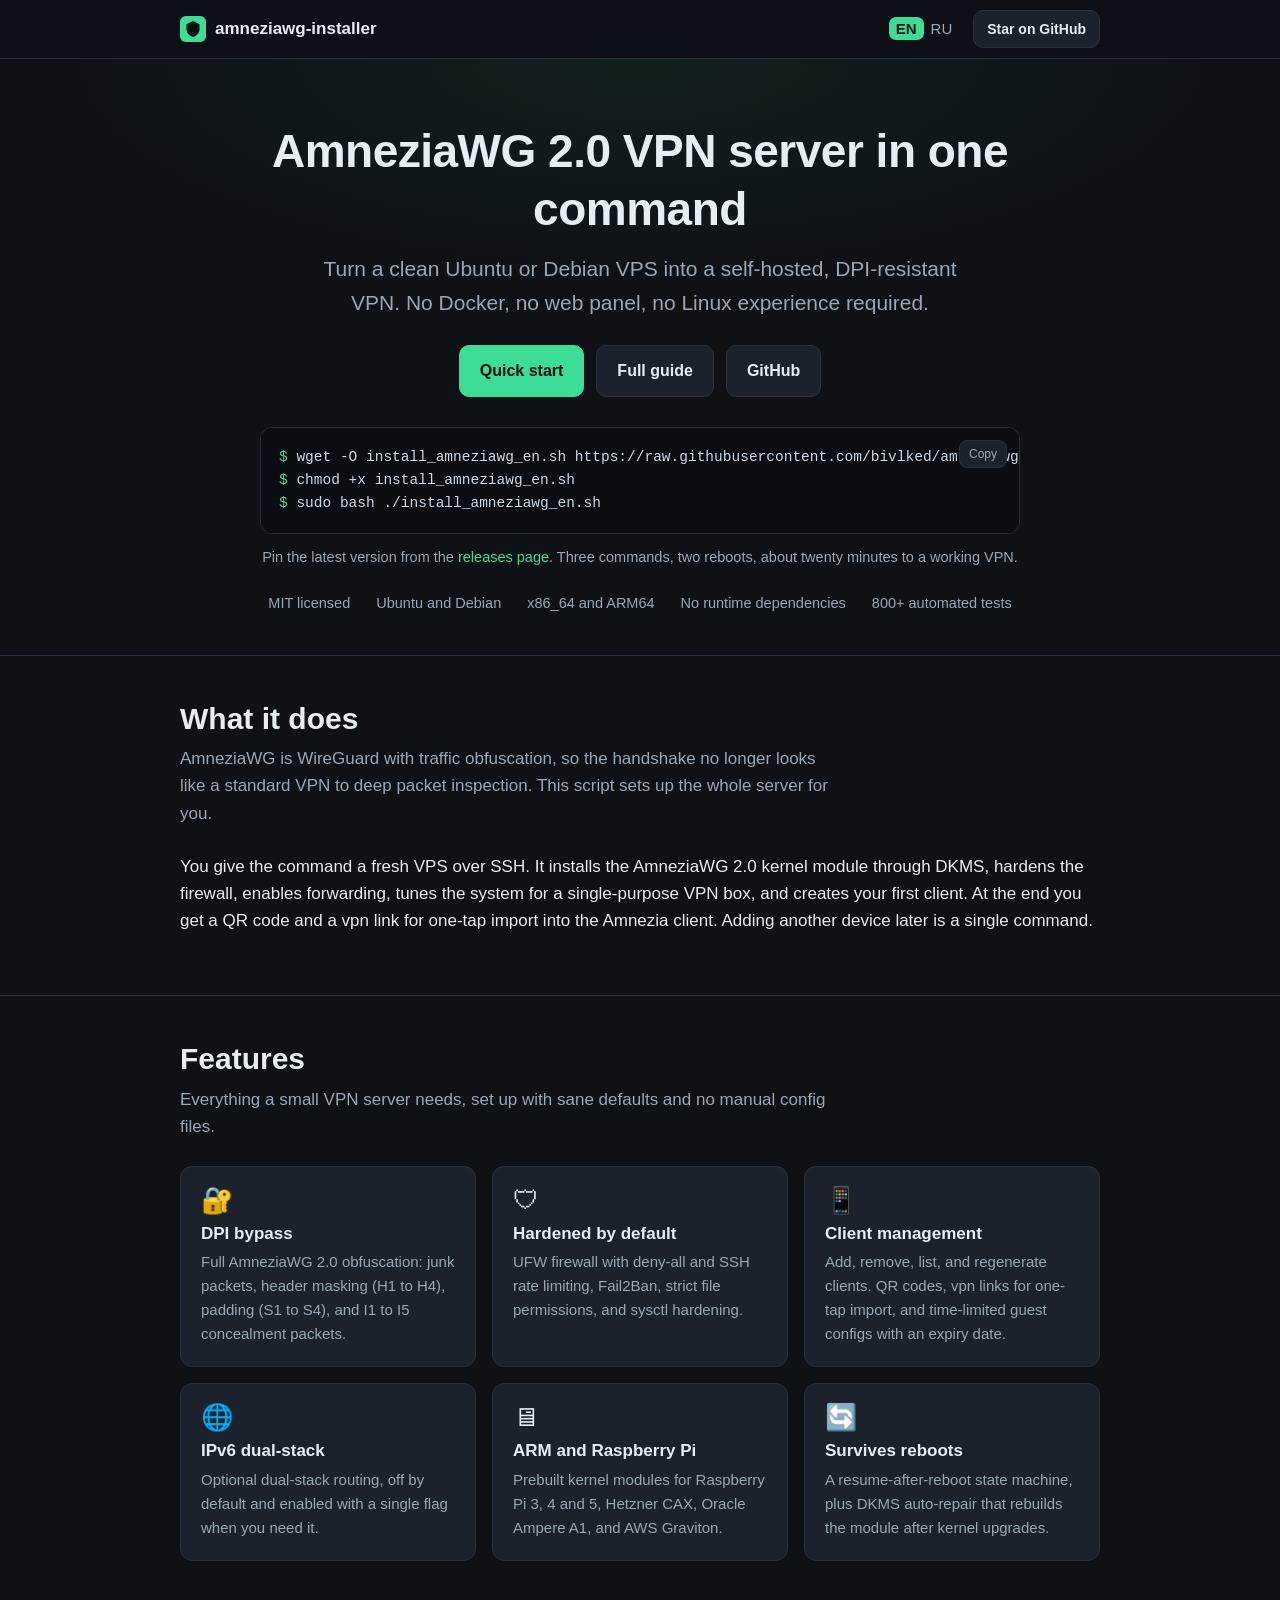
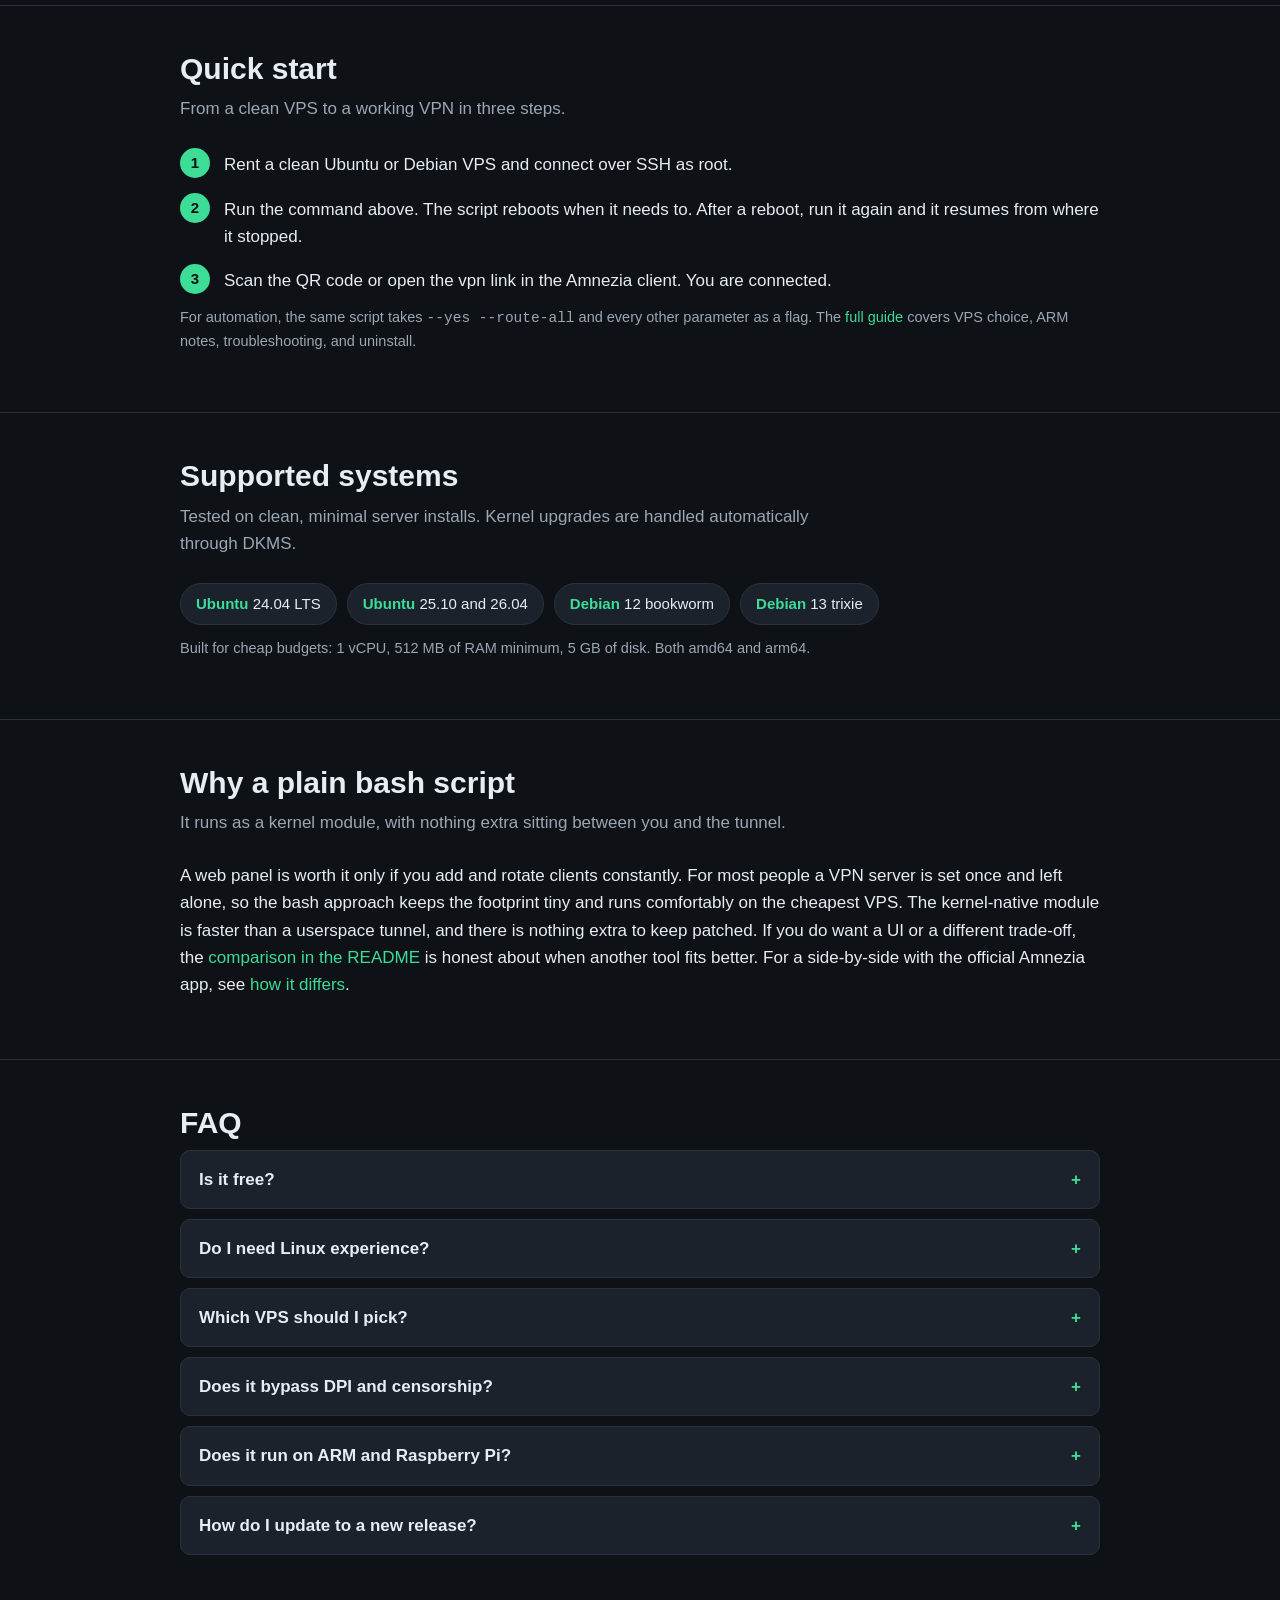
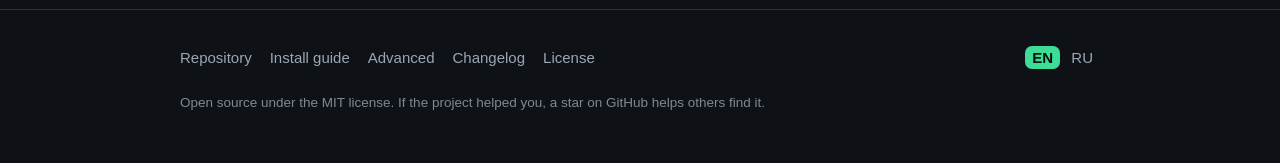
==== index.html @ c33ee943 "Add comparison page: how this installer differs from the official Amnezia app New /compare/ (EN) and" ====
<!DOCTYPE html>
<html lang="en">
<head>
<meta charset="utf-8">
<meta name="viewport" content="width=device-width, initial-scale=1">
<title>AmneziaWG 2.0 VPN Installer for Ubuntu and Debian VPS</title>
<meta name="description" content="Set up a self-hosted AmneziaWG 2.0 VPN on a clean Ubuntu or Debian VPS with one command. DPI bypass, firewall hardening, and client management. MIT licensed.">
<link rel="canonical" href="https://bivlked.github.io/amneziawg-installer/">
<link rel="alternate" hreflang="en" href="https://bivlked.github.io/amneziawg-installer/">
<link rel="alternate" hreflang="ru" href="https://bivlked.github.io/amneziawg-installer/ru/">
<link rel="alternate" hreflang="x-default" href="https://bivlked.github.io/amneziawg-installer/">
<meta property="og:type" content="website">
<meta property="og:title" content="AmneziaWG 2.0 VPN Installer for Ubuntu and Debian VPS">
<meta property="og:description" content="One command turns a clean Ubuntu or Debian VPS into a DPI-resistant AmneziaWG 2.0 VPN server. Open source, MIT licensed.">
<meta property="og:url" content="https://bivlked.github.io/amneziawg-installer/">
<meta property="og:site_name" content="amneziawg-installer">
<meta property="og:image" content="https://bivlked.github.io/amneziawg-installer/assets/og.png">
<meta property="og:image:width" content="1200">
<meta property="og:image:height" content="630">
<meta property="og:image:alt" content="amneziawg-installer - AmneziaWG 2.0 VPN server in one command">
<meta property="og:locale" content="en_US">
<meta property="og:locale:alternate" content="ru_RU">
<meta name="twitter:card" content="summary_large_image">
<meta name="twitter:image" content="https://bivlked.github.io/amneziawg-installer/assets/og.png">
<meta name="twitter:title" content="AmneziaWG 2.0 VPN Installer for Ubuntu and Debian VPS">
<meta name="twitter:description" content="One command turns a clean Ubuntu or Debian VPS into a DPI-resistant AmneziaWG 2.0 VPN server. Open source, MIT licensed.">
<meta name="google-site-verification" content="3E6FtjgNbCI2T4Ho99Hl--kZt4UFRLLwphMFXHerhmE">
<meta name="theme-color" content="#0e1116">
<meta name="color-scheme" content="dark">
<link rel="icon" href="assets/favicon.svg" type="image/svg+xml">
<link rel="apple-touch-icon" href="assets/apple-touch-icon.png">
<link rel="stylesheet" href="assets/style.css">
<script type="application/ld+json">
{
  "@context": "https://schema.org",
  "@type": "SoftwareApplication",
  "name": "amneziawg-installer",
  "description": "One-command installer and management toolkit for a self-hosted AmneziaWG 2.0 VPN on Ubuntu and Debian servers.",
  "applicationCategory": "SecurityApplication",
  "operatingSystem": "Ubuntu 24.04, Ubuntu 25.10, Ubuntu 26.04, Debian 12, Debian 13",
  "license": "https://opensource.org/licenses/MIT",
  "codeRepository": "https://github.com/bivlked/amneziawg-installer",
  "url": "https://bivlked.github.io/amneziawg-installer/",
  "offers": { "@type": "Offer", "price": "0", "priceCurrency": "USD" },
  "author": { "@type": "Person", "name": "bivlked" }
}
</script>
<script type="application/ld+json">
{
  "@context": "https://schema.org",
  "@type": "FAQPage",
  "mainEntity": [
    { "@type": "Question", "name": "Is it free?", "acceptedAnswer": { "@type": "Answer", "text": "Yes. The installer is open source under the MIT license. You only pay for the VPS, which starts around 3 to 5 dollars a month." } },
    { "@type": "Question", "name": "Do I need Linux experience?", "acceptedAnswer": { "@type": "Answer", "text": "No. You copy one command into an SSH session on a clean VPS. The script handles the kernel module, firewall, forwarding, and the first client, then prints a QR code and a vpn link." } },
    { "@type": "Question", "name": "Which VPS should I pick?", "acceptedAnswer": { "@type": "Answer", "text": "A clean Ubuntu or Debian VPS with 1 vCPU and at least 512 MB of RAM. It is meant for a dedicated VPS, not a home router or shared hosting." } },
    { "@type": "Question", "name": "Does it bypass DPI and censorship?", "acceptedAnswer": { "@type": "Answer", "text": "AmneziaWG 2.0 adds obfuscation on top of WireGuard to resist the deep packet inspection used in Russia, Iran, China, and on school or corporate networks. No method is guaranteed against every operator, but the protocol gives you the obfuscation settings that get through today." } },
    { "@type": "Question", "name": "Does it run on ARM and Raspberry Pi?", "acceptedAnswer": { "@type": "Answer", "text": "Yes. Prebuilt ARM64 modules cover Raspberry Pi 3, 4 and 5, Hetzner CAX, Oracle Ampere A1, and AWS Graviton. The same command picks the right one." } },
    { "@type": "Question", "name": "How do I update to a new release?", "acceptedAnswer": { "@type": "Answer", "text": "Download the new release script on the same server and run it with the --force flag. Server keys, clients, and obfuscation settings survive the reinstall. After kernel updates the DKMS module rebuilds automatically on the next boot." } }
  ]
}
</script>
</head>
<body>

<header class="site-header">
  <div class="wrap">
    <a class="brand" href="/amneziawg-installer/">
      <svg class="logo" viewBox="0 0 32 32" aria-hidden="true"><rect width="32" height="32" rx="7" fill="#3ddc97"/><path d="M16 6l8 4v6c0 5-3.4 8.2-8 10-4.6-1.8-8-5-8-10v-6l8-4z" fill="#07120c"/></svg>
      amneziawg-installer
    </a>
    <nav class="nav-right" aria-label="Site navigation">
      <span class="lang-switch"><a class="active" aria-current="page" href="/amneziawg-installer/">EN</a><a href="/amneziawg-installer/ru/">RU</a></span>
      <a class="btn btn-sm" href="https://github.com/bivlked/amneziawg-installer">Star on GitHub</a>
    </nav>
  </div>
</header>

<main>

<section class="hero">
  <div class="wrap">
    <h1>AmneziaWG 2.0 VPN server in one command</h1>
    <p class="lede">Turn a clean Ubuntu or Debian VPS into a self-hosted, DPI-resistant VPN. No Docker, no web panel, no Linux experience required.</p>
    <div class="cta-row">
      <a class="btn btn-primary" href="#quick-start">Quick start</a>
      <a class="btn" href="https://github.com/bivlked/amneziawg-installer/blob/main/INSTALL_VPS.md">Full guide</a>
      <a class="btn" href="https://github.com/bivlked/amneziawg-installer">GitHub</a>
    </div>
    <div class="cmd">
      <button class="copy-btn" type="button" data-copy="wget -O install_amneziawg_en.sh https://raw.githubusercontent.com/bivlked/amneziawg-installer/v5.16.0/install_amneziawg_en.sh&#10;chmod +x install_amneziawg_en.sh&#10;sudo bash ./install_amneziawg_en.sh">Copy</button>
      <pre><span class="prompt">$ </span>wget -O install_amneziawg_en.sh https://raw.githubusercontent.com/bivlked/amneziawg-installer/v5.16.0/install_amneziawg_en.sh
<span class="prompt">$ </span>chmod +x install_amneziawg_en.sh
<span class="prompt">$ </span>sudo bash ./install_amneziawg_en.sh</pre>
    </div>
    <p class="inline-note">Pin the latest version from the <a href="https://github.com/bivlked/amneziawg-installer/releases">releases page</a>. Three commands, two reboots, about twenty minutes to a working VPN.</p>
    <div class="trust">
      <span>MIT licensed</span>
      <span>Ubuntu and Debian</span>
      <span>x86_64 and ARM64</span>
      <span>No runtime dependencies</span>
      <span>800+ automated tests</span>
    </div>
  </div>
</section>

<section id="what">
  <div class="wrap">
    <h2>What it does</h2>
    <p class="sub">AmneziaWG is WireGuard with traffic obfuscation, so the handshake no longer looks like a standard VPN to deep packet inspection. This script sets up the whole server for you.</p>
    <p>You give the command a fresh VPS over SSH. It installs the AmneziaWG 2.0 kernel module through DKMS, hardens the firewall, enables forwarding, tunes the system for a single-purpose VPN box, and creates your first client. At the end you get a QR code and a vpn link for one-tap import into the Amnezia client. Adding another device later is a single command.</p>
  </div>
</section>

<section id="features">
  <div class="wrap">
    <h2>Features</h2>
    <p class="sub">Everything a small VPN server needs, set up with sane defaults and no manual config files.</p>
    <div class="grid">
      <div class="card"><div class="ico" aria-hidden="true">&#128272;</div><h3>DPI bypass</h3><p>Full AmneziaWG 2.0 obfuscation: junk packets, header masking (H1 to H4), padding (S1 to S4), and I1 to I5 concealment packets.</p></div>
      <div class="card"><div class="ico" aria-hidden="true">&#128737;</div><h3>Hardened by default</h3><p>UFW firewall with deny-all and SSH rate limiting, Fail2Ban, strict file permissions, and sysctl hardening.</p></div>
      <div class="card"><div class="ico" aria-hidden="true">&#128241;</div><h3>Client management</h3><p>Add, remove, list, and regenerate clients. QR codes, vpn links for one-tap import, and time-limited guest configs with an expiry date.</p></div>
      <div class="card"><div class="ico" aria-hidden="true">&#127760;</div><h3>IPv6 dual-stack</h3><p>Optional dual-stack routing, off by default and enabled with a single flag when you need it.</p></div>
      <div class="card"><div class="ico" aria-hidden="true">&#128421;</div><h3>ARM and Raspberry Pi</h3><p>Prebuilt kernel modules for Raspberry Pi 3, 4 and 5, Hetzner CAX, Oracle Ampere A1, and AWS Graviton.</p></div>
      <div class="card"><div class="ico" aria-hidden="true">&#128260;</div><h3>Survives reboots</h3><p>A resume-after-reboot state machine, plus DKMS auto-repair that rebuilds the module after kernel upgrades.</p></div>
    </div>
  </div>
</section>

<section id="quick-start">
  <div class="wrap">
    <h2>Quick start</h2>
    <p class="sub">From a clean VPS to a working VPN in three steps.</p>
    <ol class="steps">
      <li class="step"><span class="n" aria-hidden="true"></span><p>Rent a clean Ubuntu or Debian VPS and connect over SSH as root.</p></li>
      <li class="step"><span class="n" aria-hidden="true"></span><p>Run the command above. The script reboots when it needs to. After a reboot, run it again and it resumes from where it stopped.</p></li>
      <li class="step"><span class="n" aria-hidden="true"></span><p>Scan the QR code or open the vpn link in the Amnezia client. You are connected.</p></li>
    </ol>
    <p class="inline-note mt">For automation, the same script takes <code>--yes --route-all</code> and every other parameter as a flag. The <a href="https://github.com/bivlked/amneziawg-installer/blob/main/INSTALL_VPS.md">full guide</a> covers VPS choice, ARM notes, troubleshooting, and uninstall.</p>
  </div>
</section>

<section id="os">
  <div class="wrap">
    <h2>Supported systems</h2>
    <p class="sub">Tested on clean, minimal server installs. Kernel upgrades are handled automatically through DKMS.</p>
    <div class="os-list">
      <span class="pill"><b>Ubuntu</b> 24.04 LTS</span>
      <span class="pill"><b>Ubuntu</b> 25.10 and 26.04</span>
      <span class="pill"><b>Debian</b> 12 bookworm</span>
      <span class="pill"><b>Debian</b> 13 trixie</span>
    </div>
    <p class="inline-note mt">Built for cheap budgets: 1 vCPU, 512 MB of RAM minimum, 5 GB of disk. Both amd64 and arm64.</p>
  </div>
</section>

<section id="why">
  <div class="wrap">
    <h2>Why a plain bash script</h2>
    <p class="sub">It runs as a kernel module, with nothing extra sitting between you and the tunnel.</p>
    <p>A web panel is worth it only if you add and rotate clients constantly. For most people a VPN server is set once and left alone, so the bash approach keeps the footprint tiny and runs comfortably on the cheapest VPS. The kernel-native module is faster than a userspace tunnel, and there is nothing extra to keep patched. If you do want a UI or a different trade-off, the <a href="https://github.com/bivlked/amneziawg-installer#similar-tools">comparison in the README</a> is honest about when another tool fits better. For a side-by-side with the official Amnezia app, see <a href="compare/">how it differs</a>.</p>
  </div>
</section>

<section id="faq">
  <div class="wrap">
    <h2>FAQ</h2>
    <div class="faq">
      <details><summary>Is it free?</summary><div class="answer">Yes. The installer is open source under the MIT license. You only pay for the VPS, which starts around 3 to 5 dollars a month.</div></details>
      <details><summary>Do I need Linux experience?</summary><div class="answer">No. You copy one command into an SSH session on a clean VPS. The script handles the kernel module, firewall, forwarding, and the first client, then prints a QR code and a vpn link.</div></details>
      <details><summary>Which VPS should I pick?</summary><div class="answer">A clean Ubuntu or Debian VPS with 1 vCPU and at least 512 MB of RAM. It is meant for a dedicated VPS, not a home router or shared hosting.</div></details>
      <details><summary>Does it bypass DPI and censorship?</summary><div class="answer">AmneziaWG 2.0 adds obfuscation on top of WireGuard to resist the deep packet inspection used in Russia, Iran, China, and on school or corporate networks. No method is guaranteed against every operator, but the protocol gives you the obfuscation settings that get through today.</div></details>
      <details><summary>Does it run on ARM and Raspberry Pi?</summary><div class="answer">Yes. Prebuilt ARM64 modules cover Raspberry Pi 3, 4 and 5, Hetzner CAX, Oracle Ampere A1, and AWS Graviton. The same command picks the right one.</div></details>
      <details><summary>How do I update to a new release?</summary><div class="answer">Download the new release script on the same server and run it with the <code>--force</code> flag. Server keys, clients, and obfuscation settings survive the reinstall. After kernel updates the DKMS module rebuilds automatically on the next boot.</div></details>
    </div>
  </div>
</section>

</main>

<footer class="site-footer">
  <div class="wrap">
    <div class="cols">
      <div>
        <div class="foot-links">
          <a href="https://github.com/bivlked/amneziawg-installer">Repository</a>
          <a href="https://github.com/bivlked/amneziawg-installer/blob/main/INSTALL_VPS.md">Install guide</a>
          <a href="https://github.com/bivlked/amneziawg-installer/blob/main/ADVANCED.en.md">Advanced</a>
          <a href="https://github.com/bivlked/amneziawg-installer/blob/main/CHANGELOG.en.md">Changelog</a>
          <a href="https://github.com/bivlked/amneziawg-installer/blob/main/LICENSE">License</a>
        </div>
        <p class="note">Open source under the MIT license. If the project helped you, a star on GitHub helps others find it.</p>
      </div>
      <div class="lang-switch"><a class="active" aria-current="page" href="/amneziawg-installer/">EN</a> <a href="/amneziawg-installer/ru/">RU</a></div>
    </div>
  </div>
</footer>

<script>
document.querySelectorAll(".copy-btn").forEach(function (b) {
  var label = b.textContent, timer = null;
  function flash(text) {
    b.textContent = text;
    if (timer) clearTimeout(timer);
    timer = setTimeout(function () { b.textContent = label; timer = null; }, 1500);
  }
  b.addEventListener("click", function () {
    if (!navigator.clipboard) { flash("Error"); return; }
    navigator.clipboard.writeText(b.getAttribute("data-copy"))
      .then(function () { flash("Copied"); })
      .catch(function () { flash("Error"); });
  });
});
</script>
</body>
</html>
---- assets/style.css ----
/* amneziawg-installer landing - shared styles. Dark, fast, no external fonts. */
:root {
  --bg: #0e1116;
  --bg-soft: #161b22;
  --bg-card: #1b222c;
  --border: #2a323d;
  --text: #e6edf3;
  --text-dim: #9aa7b4;
  --accent: #3ddc97;
  --accent-dim: #2bbd80;
  --accent-ink: #07120c;
  --code-bg: #0a0d12;
  --radius: 12px;
  --maxw: 960px;
}
* { box-sizing: border-box; }
html { scroll-behavior: smooth; scroll-padding-top: 72px; -webkit-text-size-adjust: 100%; }
body {
  margin: 0;
  background: var(--bg);
  color: var(--text);
  font-family: -apple-system, BlinkMacSystemFont, "Segoe UI", Roboto, Helvetica, Arial, sans-serif;
  line-height: 1.6;
  font-size: 17px;
}
a { color: var(--accent); text-decoration: none; }
a:hover { text-decoration: underline; }
h1, h2, h3 { line-height: 1.25; font-weight: 700; }
code, pre, kbd { font-family: ui-monospace, SFMono-Regular, "SF Mono", Menlo, Consolas, "Liberation Mono", monospace; }

.wrap { max-width: var(--maxw); margin: 0 auto; padding: 0 20px; }

/* header */
.site-header {
  position: sticky; top: 0; z-index: 10;
  background: rgba(14, 17, 22, 0.82);
  backdrop-filter: saturate(140%) blur(8px);
  border-bottom: 1px solid var(--border);
}
.site-header .wrap { display: flex; align-items: center; justify-content: space-between; height: 58px; }
.brand { display: flex; align-items: center; gap: 9px; font-weight: 700; color: var(--text); }
.brand:hover { text-decoration: none; }
.brand .logo { width: 26px; height: 26px; }
.nav-right { display: flex; align-items: center; gap: 14px; font-size: 15px; }
.lang-switch a { color: var(--text-dim); padding: 3px 7px; border-radius: 7px; }
.lang-switch a.active { color: var(--accent-ink); background: var(--accent); font-weight: 600; }

/* buttons */
.btn {
  display: inline-flex; align-items: center; gap: 8px;
  padding: 12px 20px; border-radius: 10px; font-weight: 600; font-size: 16px;
  border: 1px solid var(--border); color: var(--text); background: var(--bg-card);
  transition: transform .08s ease, border-color .15s ease;
}
.btn:hover { text-decoration: none; border-color: var(--accent); transform: translateY(-1px); }
.btn-primary { background: var(--accent); color: var(--accent-ink); border-color: var(--accent); }
.btn-primary:hover { background: var(--accent-dim); }
.btn-sm { padding: 7px 13px; font-size: 14px; }

/* hero */
.hero {
  padding: 64px 0 40px; text-align: center; border-top: none;
  background: radial-gradient(ellipse 70% 55% at 50% 0%, rgba(61, 220, 151, 0.07), transparent 70%);
}
.hero h1 { font-size: clamp(30px, 5vw, 46px); margin: 0 0 14px; letter-spacing: -0.5px; }
.hero .lede { font-size: clamp(17px, 2.4vw, 21px); color: var(--text-dim); max-width: 640px; margin: 0 auto 26px; }
.cta-row { display: flex; gap: 12px; justify-content: center; flex-wrap: wrap; margin-bottom: 30px; }

/* command box */
.cmd {
  position: relative; text-align: left; background: var(--code-bg);
  border: 1px solid var(--border); border-radius: var(--radius);
  padding: 18px 52px 18px 18px; max-width: 760px; margin: 0 auto;
  overflow-x: auto;
}
.cmd pre { margin: 0; font-size: 14.5px; color: #cdd9e5; white-space: pre; }
.cmd .prompt { color: var(--accent); user-select: none; }
.copy-btn {
  position: absolute; top: 12px; right: 12px;
  background: var(--bg-card); border: 1px solid var(--border); color: var(--text-dim);
  border-radius: 8px; padding: 6px 9px; font-size: 12px; cursor: pointer;
}
.copy-btn:hover { color: var(--accent); border-color: var(--accent); }

/* trust strip */
.trust { display: flex; gap: 10px 26px; justify-content: center; flex-wrap: wrap; color: var(--text-dim); font-size: 14.5px; margin-top: 22px; }
.trust span { display: inline-flex; align-items: center; gap: 6px; }

/* sections */
section { padding: 44px 0; border-top: 1px solid var(--border); }
section h2 { font-size: clamp(23px, 3.4vw, 30px); margin: 0 0 8px; }
section .sub { color: var(--text-dim); margin: 0 0 26px; max-width: 660px; }

/* feature grid */
.grid { display: grid; grid-template-columns: repeat(auto-fit, minmax(240px, 1fr)); gap: 16px; }
.card {
  background: var(--bg-card); border: 1px solid var(--border); border-radius: var(--radius); padding: 20px;
  transition: transform .08s ease, border-color .15s ease;
}
.card:hover { border-color: var(--accent-dim); transform: translateY(-2px); }
.card .ico { font-size: 26px; line-height: 1; margin-bottom: 10px; }
.card h3 { font-size: 17px; margin: 0 0 6px; }
.card p { margin: 0; color: var(--text-dim); font-size: 15px; }

/* steps */
.steps { counter-reset: step; display: grid; gap: 14px; list-style: none; margin: 0; padding: 0; }
.step { display: flex; gap: 14px; align-items: flex-start; }
.step .n {
  counter-increment: step; flex: 0 0 auto; width: 30px; height: 30px; border-radius: 50%;
  background: var(--accent); color: var(--accent-ink); font-weight: 700;
  display: grid; place-items: center; font-size: 15px;
}
.step .n::before { content: counter(step); }
.step p { margin: 3px 0 0; }

/* os list */
.os-list { display: flex; flex-wrap: wrap; gap: 10px; }
.os-list .pill { background: var(--bg-card); border: 1px solid var(--border); border-radius: 999px; padding: 8px 15px; font-size: 15px; }
.os-list .pill b { color: var(--accent); }

/* faq */
.faq details { background: var(--bg-card); border: 1px solid var(--border); border-radius: 10px; margin-bottom: 10px; padding: 0 18px; }
.faq summary { cursor: pointer; padding: 15px 0; font-weight: 600; list-style: none; }
.faq summary:hover { color: var(--accent); }
.faq summary::-webkit-details-marker { display: none; }
.faq summary::after { content: "+"; float: right; color: var(--accent); font-weight: 700; }
.faq details[open] summary::after { content: "\2212"; }
.faq details[open] summary { border-bottom: 1px solid var(--border); }
.faq .answer { padding: 14px 0; color: var(--text-dim); }
.faq .answer code { background: var(--code-bg); padding: 2px 6px; border-radius: 5px; font-size: 14px; color: #cdd9e5; }

/* footer */
.site-footer { border-top: 1px solid var(--border); padding: 36px 0; color: var(--text-dim); font-size: 15px; }
.site-footer .cols { display: flex; flex-wrap: wrap; gap: 24px 48px; justify-content: space-between; }
.site-footer a { color: var(--text-dim); }
.site-footer a:hover { color: var(--accent); }
.site-footer .foot-links { display: flex; flex-wrap: wrap; gap: 8px 18px; }
.site-footer .note { margin-top: 22px; font-size: 13.5px; opacity: 0.8; }

.center { text-align: center; }
.mt { margin-top: 26px; }
.inline-note { color: var(--text-dim); font-size: 14.5px; margin-top: 12px; }

/* polish */
::selection { background: var(--accent); color: var(--accent-ink); }
a:focus-visible, button:focus-visible, summary:focus-visible { outline: 2px solid var(--accent); outline-offset: 2px; }

/* compact header on small screens */
@media (max-width: 600px) {
  .brand { font-size: 15px; }
  .nav-right { gap: 8px; }
  .btn-sm { padding: 6px 10px; font-size: 13px; }
}
@media (max-width: 430px) {
  .site-header .btn-sm { display: none; }
}

/* reduced motion */
@media (prefers-reduced-motion: reduce) {
  html { scroll-behavior: auto; }
  .btn, .card { transition: none; }
  .btn:hover, .card:hover { transform: none; }
}
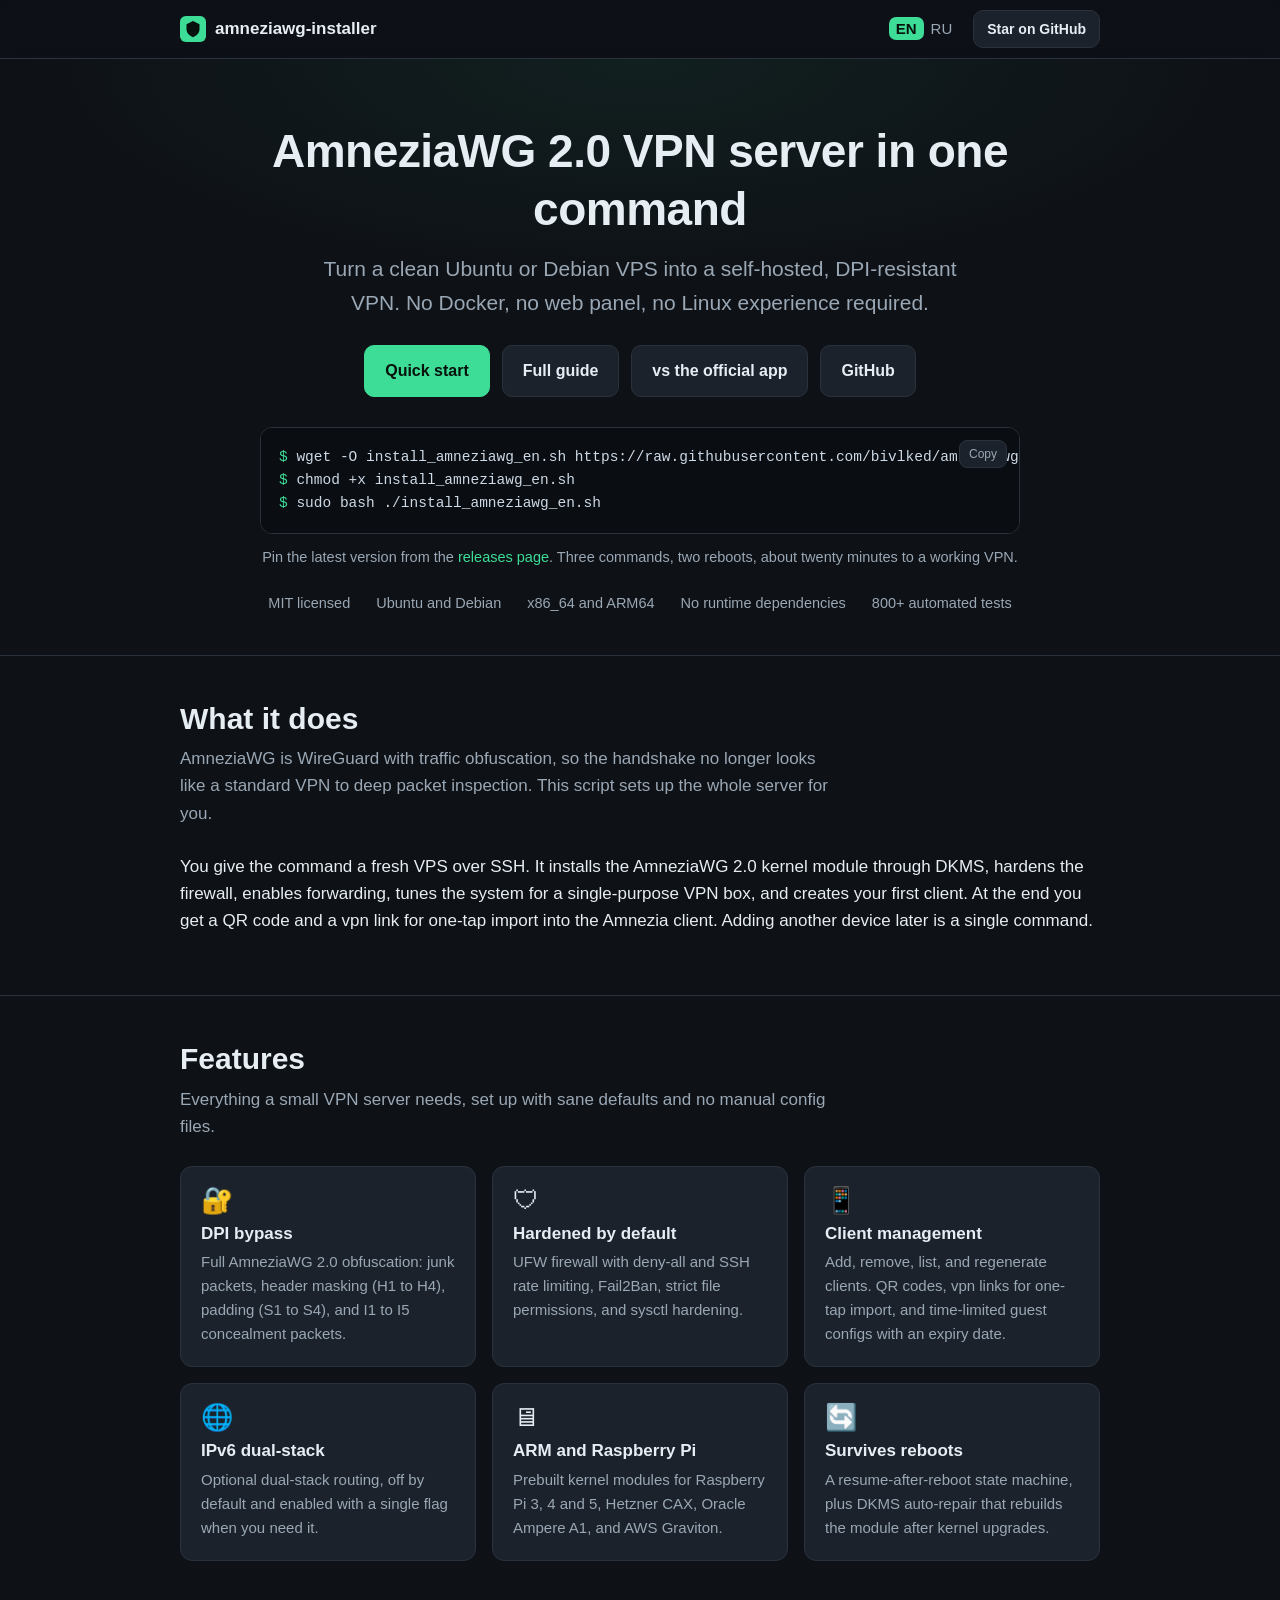
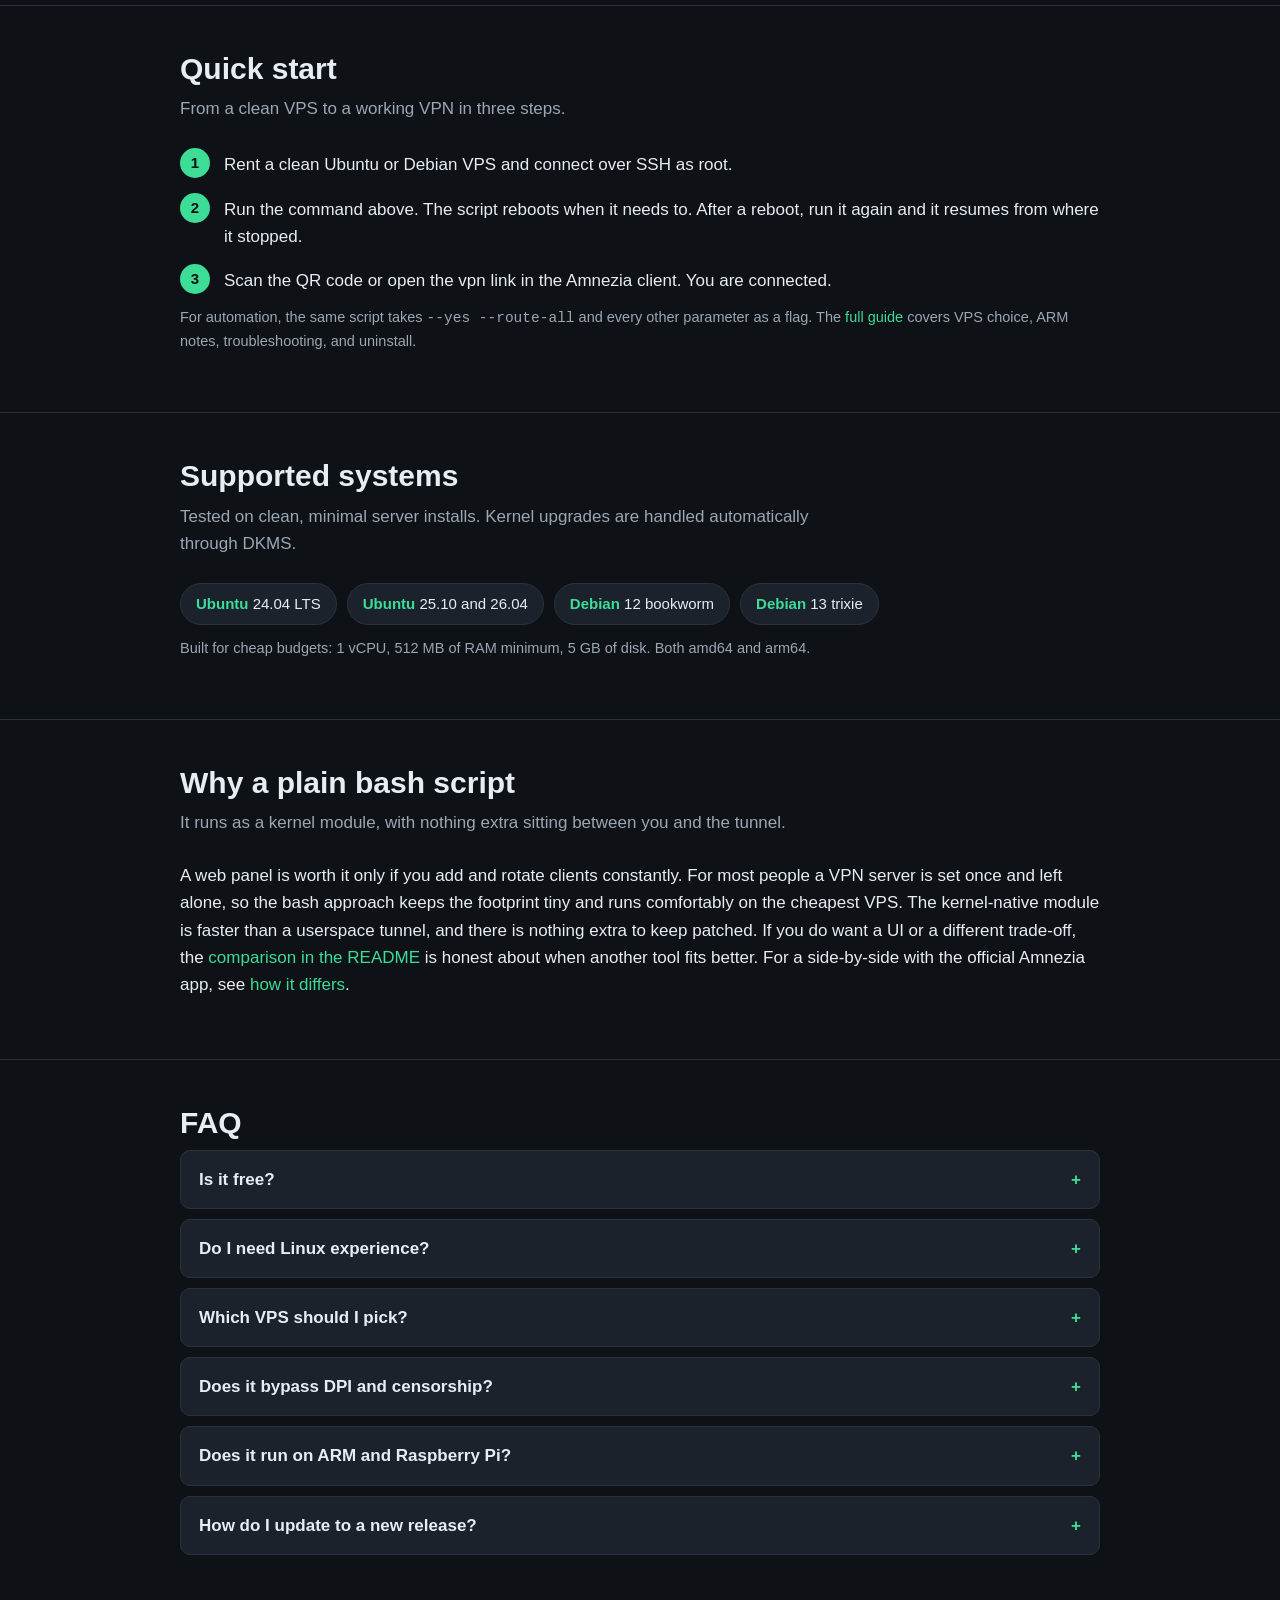
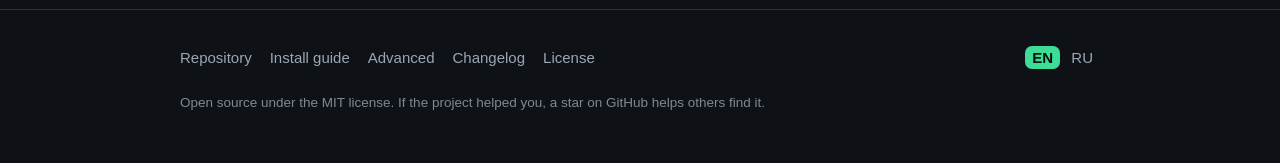
==== commit 83dd809e: "Add a hero button linking to the comparison page The comparison page was only linked from a sentence" ====
--- a/index.html
+++ b/index.html
@@ -84,6 +84,7 @@
     <div class="cta-row">
       <a class="btn btn-primary" href="#quick-start">Quick start</a>
       <a class="btn" href="https://github.com/bivlked/amneziawg-installer/blob/main/INSTALL_VPS.md">Full guide</a>
+      <a class="btn" href="compare/">vs the official app</a>
       <a class="btn" href="https://github.com/bivlked/amneziawg-installer">GitHub</a>
     </div>
     <div class="cmd">
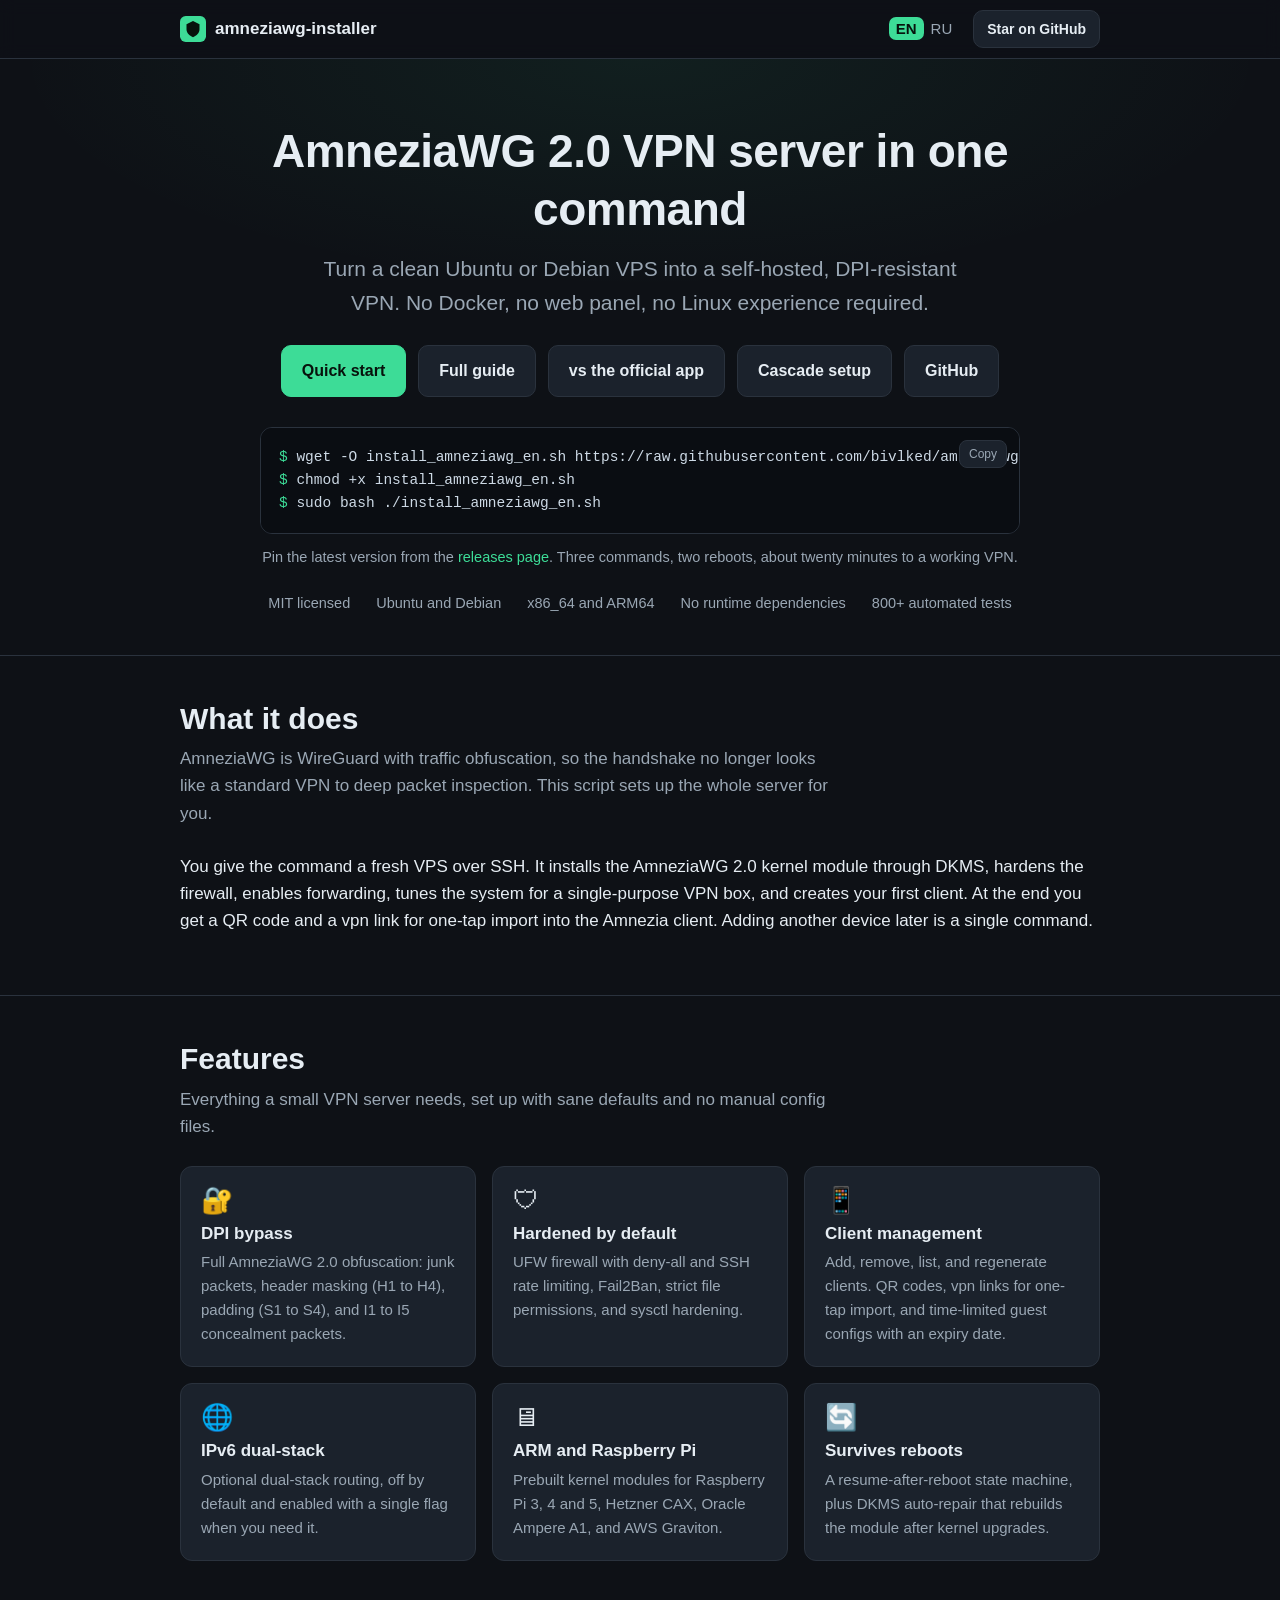
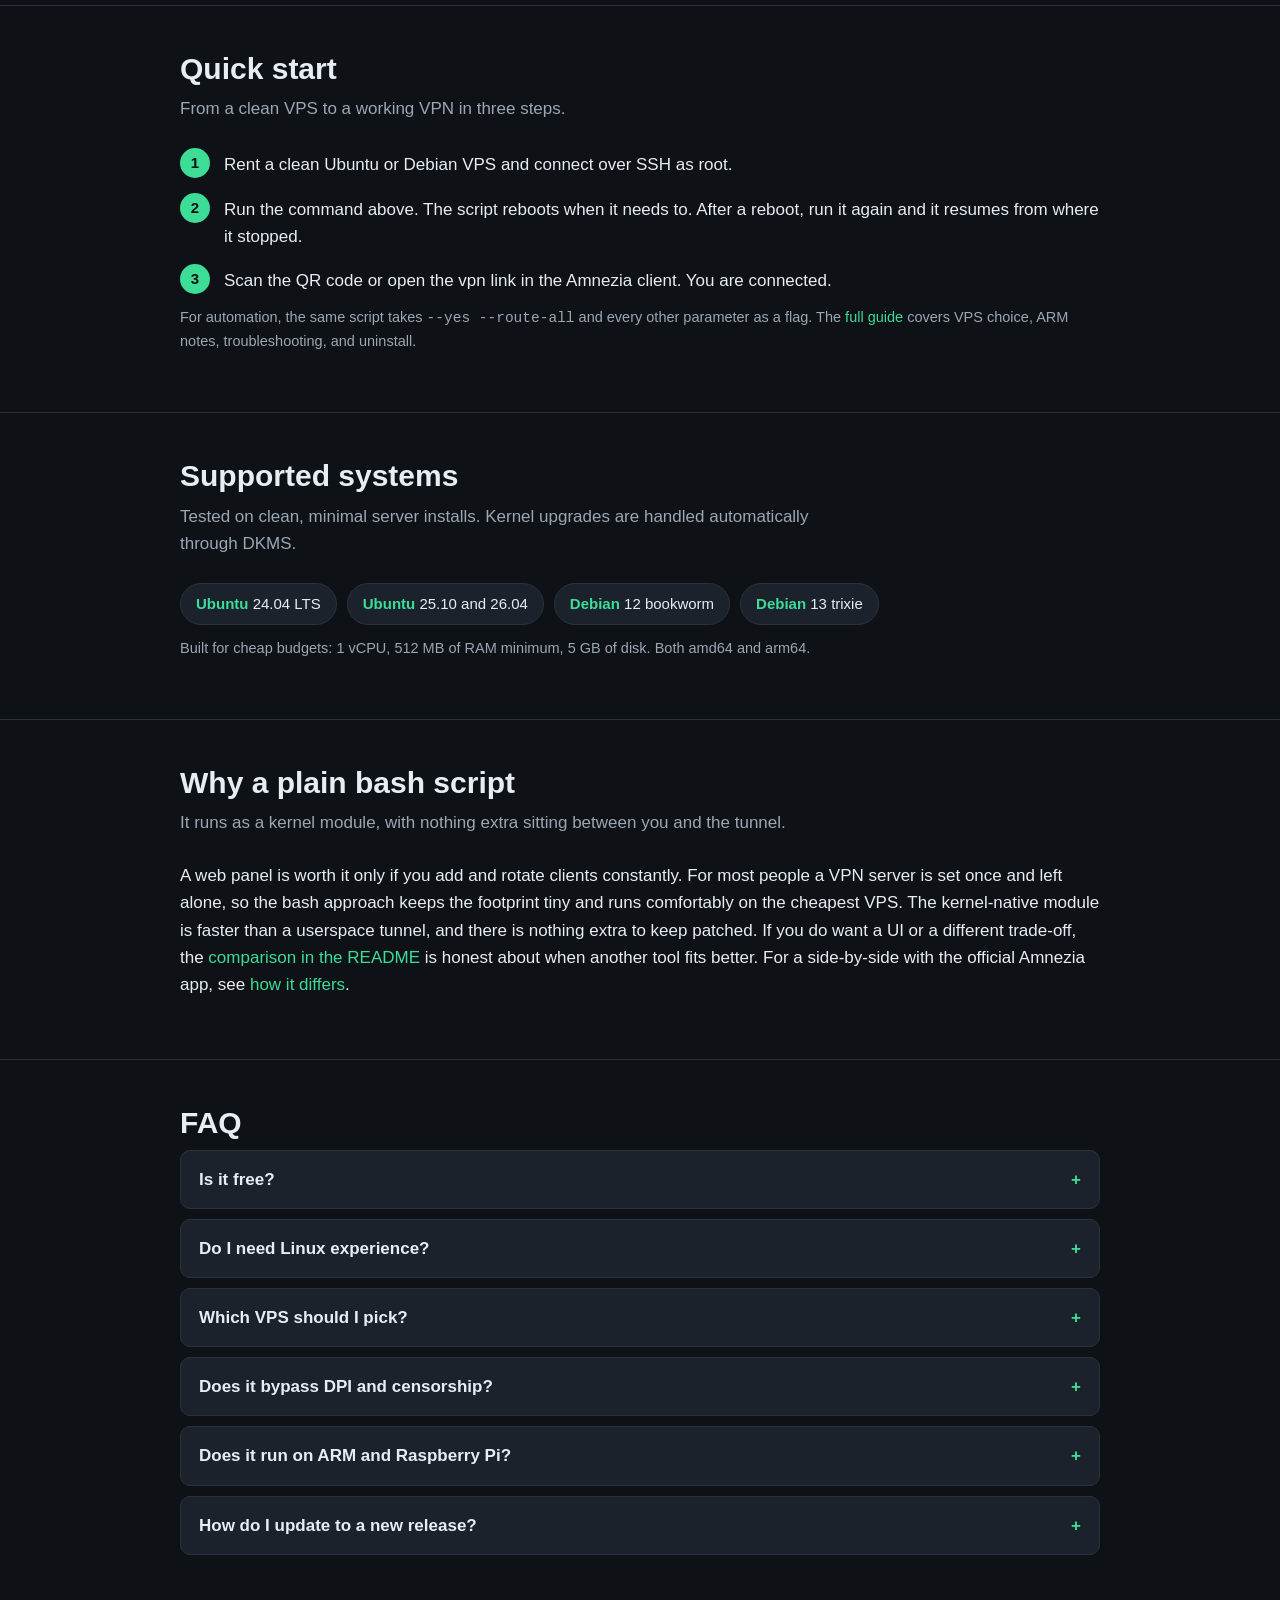
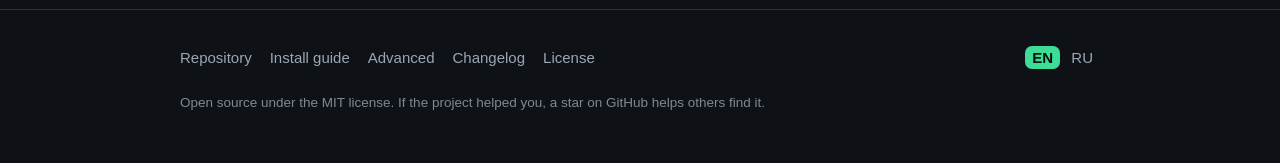
==== commit ad178d1e: "site: add two-server cascade landing (/cascade/ + /ru/cascade/) SEO landing for the cascade split-tu" ====
--- a/index.html
+++ b/index.html
@@ -85,6 +85,7 @@
       <a class="btn btn-primary" href="#quick-start">Quick start</a>
       <a class="btn" href="https://github.com/bivlked/amneziawg-installer/blob/main/INSTALL_VPS.md">Full guide</a>
       <a class="btn" href="compare/">vs the official app</a>
+      <a class="btn" href="cascade/">Cascade setup</a>
       <a class="btn" href="https://github.com/bivlked/amneziawg-installer">GitHub</a>
     </div>
     <div class="cmd">
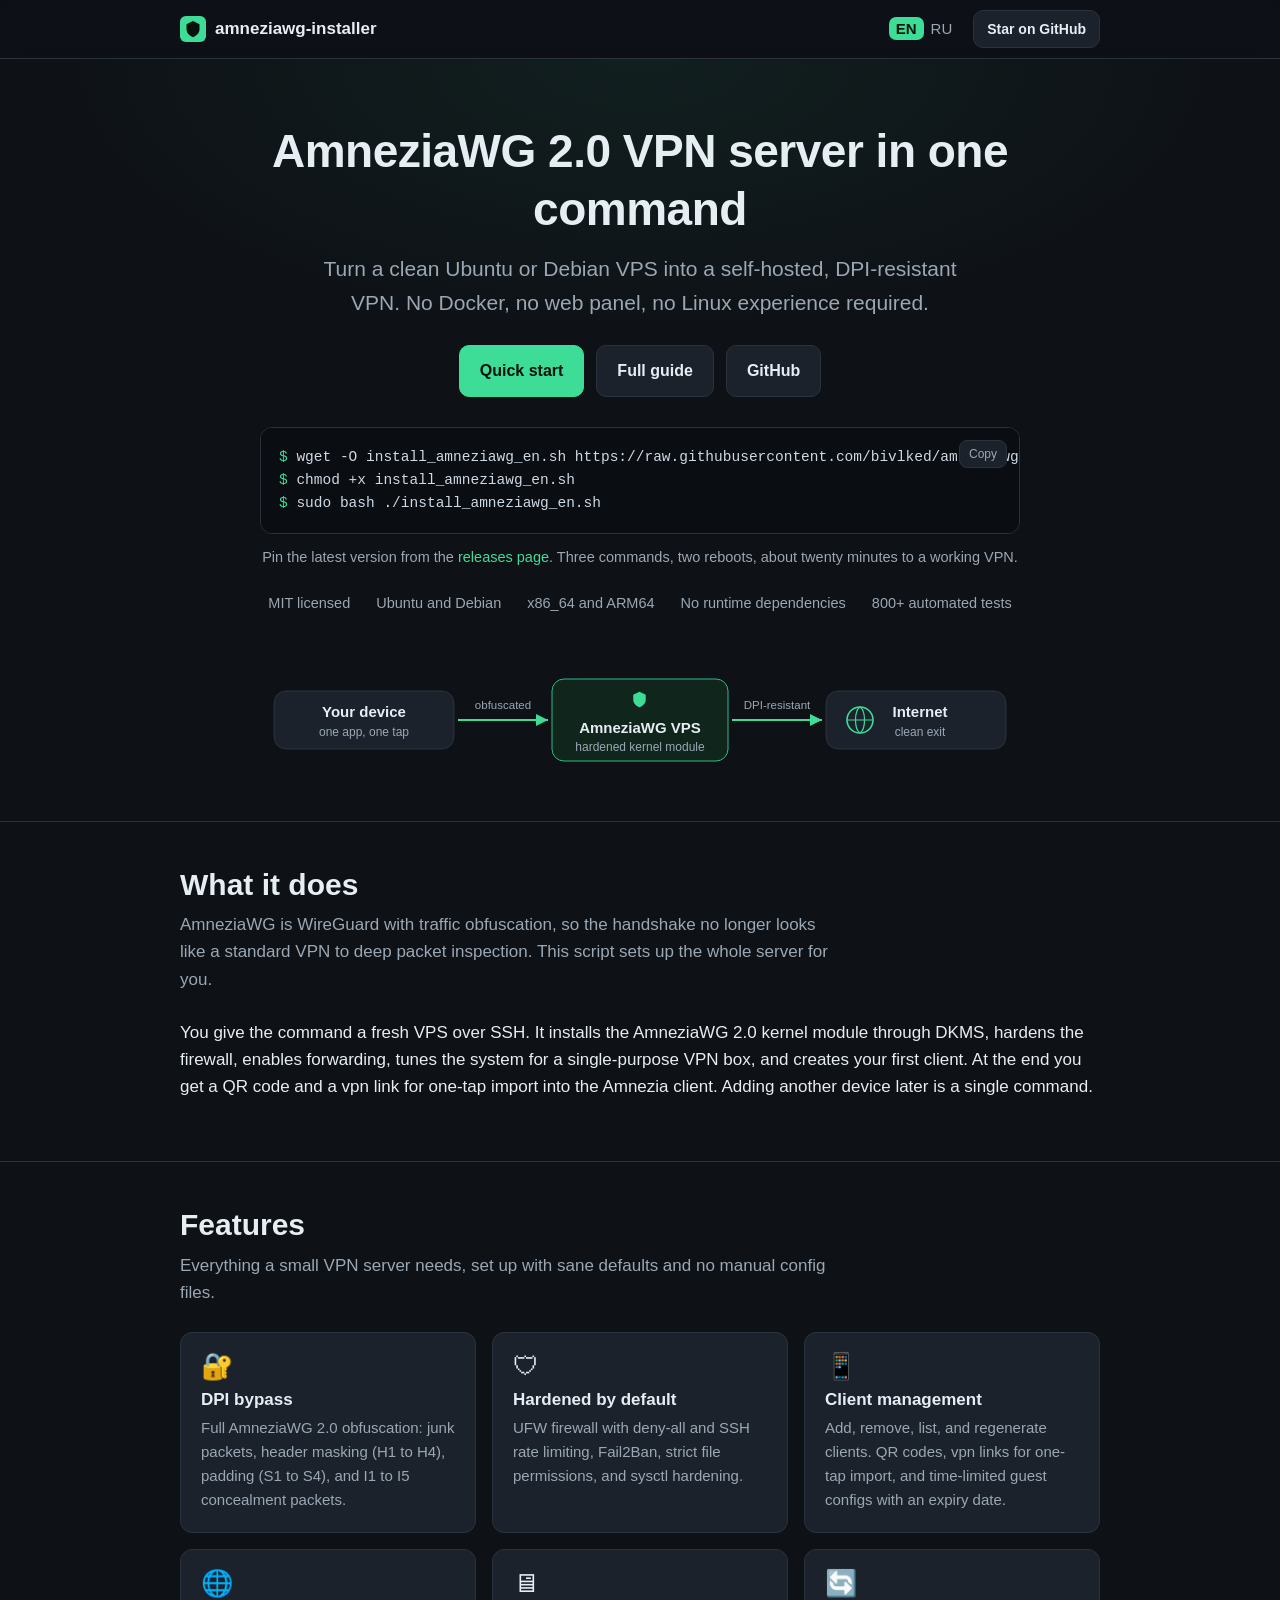
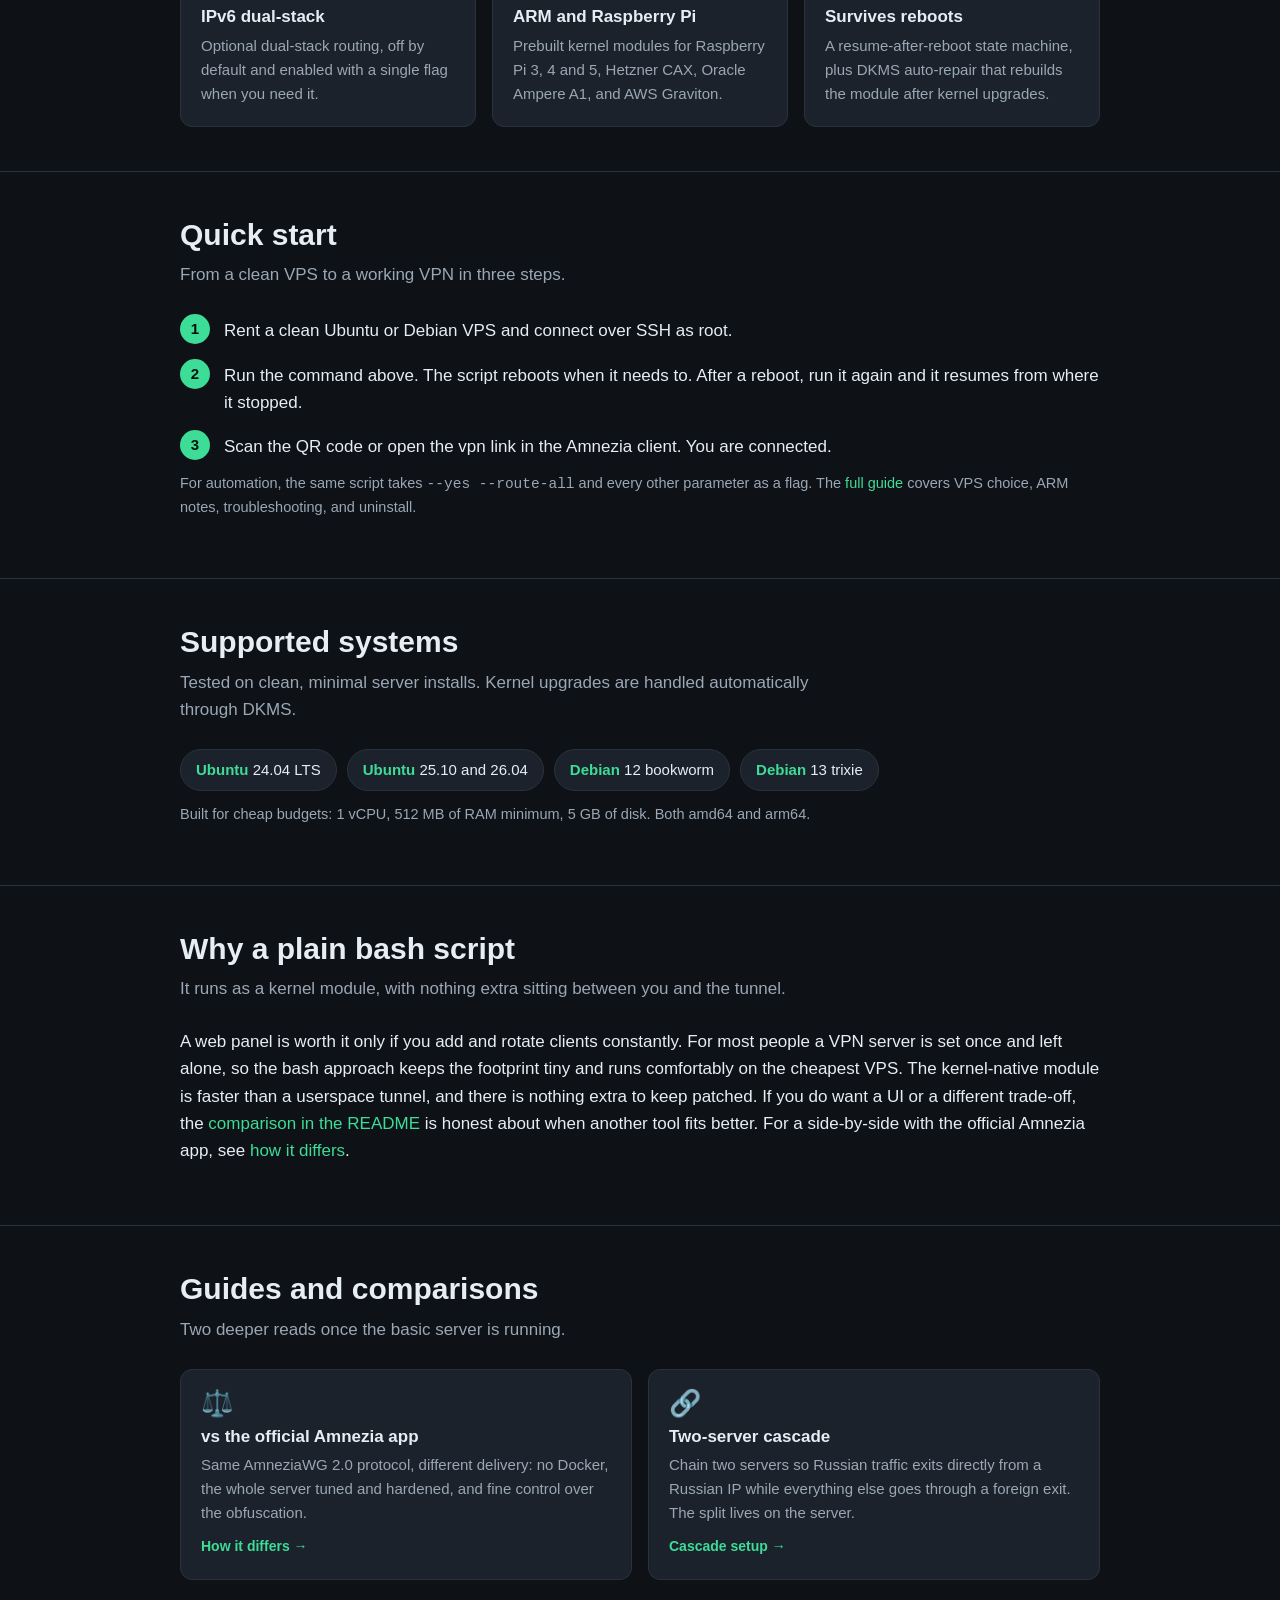
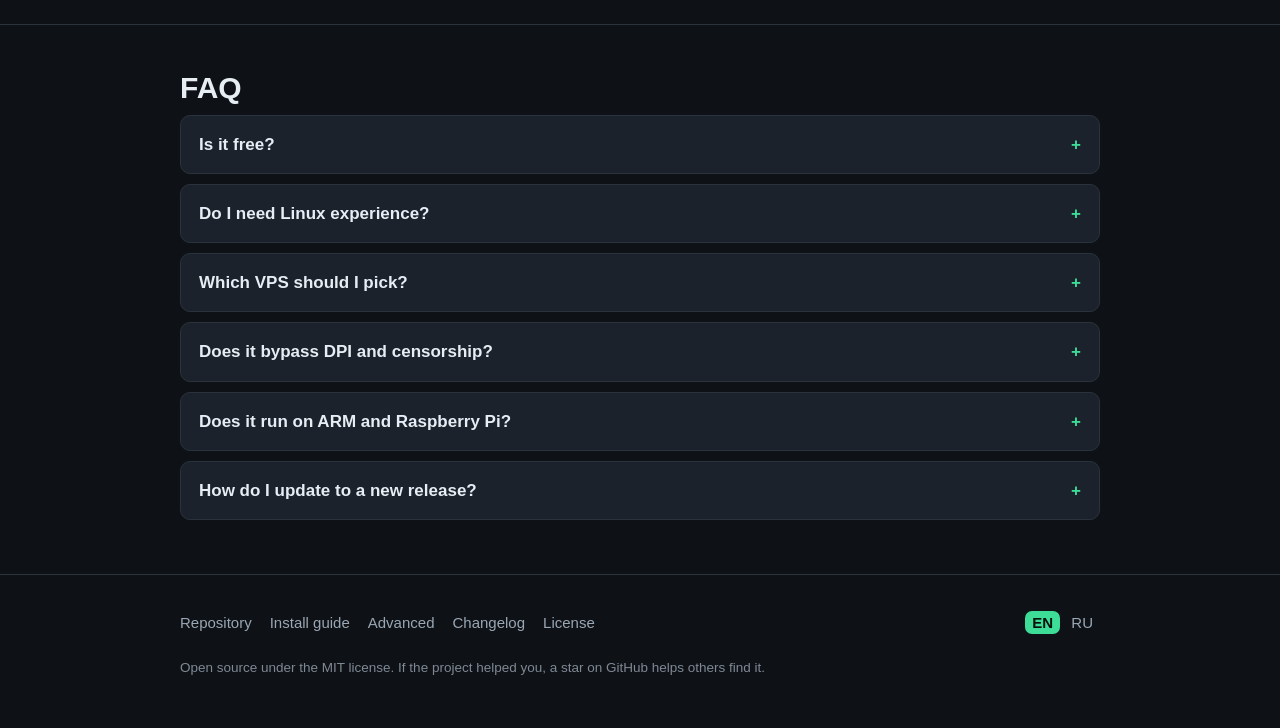
==== commit d9482925: "site: refresh landings with visuals, SEO and accessibility polish - home: trimmed hero CTAs, added a" ====
--- a/index.html
+++ b/index.html
@@ -61,6 +61,7 @@
 </script>
 </head>
 <body>
+<a class="skip-link" href="#main">Skip to content</a>
 
 <header class="site-header">
   <div class="wrap">
@@ -69,13 +70,13 @@
       amneziawg-installer
     </a>
     <nav class="nav-right" aria-label="Site navigation">
-      <span class="lang-switch"><a class="active" aria-current="page" href="/amneziawg-installer/">EN</a><a href="/amneziawg-installer/ru/">RU</a></span>
+      <span class="lang-switch"><a class="active" aria-current="page" aria-label="English" href="/amneziawg-installer/">EN</a><a aria-label="Русский" href="/amneziawg-installer/ru/">RU</a></span>
       <a class="btn btn-sm" href="https://github.com/bivlked/amneziawg-installer">Star on GitHub</a>
     </nav>
   </div>
 </header>
 
-<main>
+<main id="main">
 
 <section class="hero">
   <div class="wrap">
@@ -84,16 +85,15 @@
     <div class="cta-row">
       <a class="btn btn-primary" href="#quick-start">Quick start</a>
       <a class="btn" href="https://github.com/bivlked/amneziawg-installer/blob/main/INSTALL_VPS.md">Full guide</a>
-      <a class="btn" href="compare/">vs the official app</a>
-      <a class="btn" href="cascade/">Cascade setup</a>
       <a class="btn" href="https://github.com/bivlked/amneziawg-installer">GitHub</a>
     </div>
     <div class="cmd">
-      <button class="copy-btn" type="button" data-copy="wget -O install_amneziawg_en.sh https://raw.githubusercontent.com/bivlked/amneziawg-installer/v5.16.0/install_amneziawg_en.sh&#10;chmod +x install_amneziawg_en.sh&#10;sudo bash ./install_amneziawg_en.sh">Copy</button>
+      <button class="copy-btn" type="button" aria-label="Copy install command" data-copy="wget -O install_amneziawg_en.sh https://raw.githubusercontent.com/bivlked/amneziawg-installer/v5.16.0/install_amneziawg_en.sh&#10;chmod +x install_amneziawg_en.sh&#10;sudo bash ./install_amneziawg_en.sh">Copy</button>
       <pre><span class="prompt">$ </span>wget -O install_amneziawg_en.sh https://raw.githubusercontent.com/bivlked/amneziawg-installer/v5.16.0/install_amneziawg_en.sh
 <span class="prompt">$ </span>chmod +x install_amneziawg_en.sh
 <span class="prompt">$ </span>sudo bash ./install_amneziawg_en.sh</pre>
     </div>
+    <p class="sr-only" role="status" aria-live="polite" data-copy-status></p>
     <p class="inline-note">Pin the latest version from the <a href="https://github.com/bivlked/amneziawg-installer/releases">releases page</a>. Three commands, two reboots, about twenty minutes to a working VPN.</p>
     <div class="trust">
       <span>MIT licensed</span>
@@ -102,6 +102,27 @@
       <span>No runtime dependencies</span>
       <span>800+ automated tests</span>
     </div>
+    <figure class="hero-art" aria-hidden="true">
+      <svg viewBox="0 0 760 132" xmlns="http://www.w3.org/2000/svg" font-family="-apple-system, BlinkMacSystemFont, 'Segoe UI', Roboto, sans-serif">
+        <defs><marker id="ar" markerWidth="9" markerHeight="9" refX="6" refY="3" orient="auto"><path d="M0 0l6 3-6 3z" fill="#3ddc97"/></marker></defs>
+        <rect x="14" y="42" width="180" height="58" rx="12" fill="#1b222c" stroke="#2a323d"/>
+        <text x="104" y="68" text-anchor="middle" font-size="15" font-weight="600" fill="#e6edf3">Your device</text>
+        <text x="104" y="87" text-anchor="middle" font-size="12" fill="#9aa7b4">one app, one tap</text>
+        <line x1="198" y1="71" x2="288" y2="71" stroke="#3ddc97" stroke-width="2" marker-end="url(#ar)"/>
+        <text x="243" y="60" text-anchor="middle" font-size="11.5" fill="#9aa7b4">obfuscated</text>
+        <rect x="292" y="30" width="176" height="82" rx="12" fill="#10261c" stroke="#2bbd80"/>
+        <g transform="translate(367 38) scale(0.78)"><path d="M16 6l8 4v6c0 5-3.4 8.2-8 10-4.6-1.8-8-5-8-10v-6l8-4z" fill="#3ddc97"/></g>
+        <text x="380" y="84" text-anchor="middle" font-size="15" font-weight="600" fill="#e6edf3">AmneziaWG VPS</text>
+        <text x="380" y="102" text-anchor="middle" font-size="12" fill="#9aa7b4">hardened kernel module</text>
+        <line x1="472" y1="71" x2="562" y2="71" stroke="#3ddc97" stroke-width="2" marker-end="url(#ar)"/>
+        <text x="517" y="60" text-anchor="middle" font-size="11.5" fill="#9aa7b4">DPI-resistant</text>
+        <rect x="566" y="42" width="180" height="58" rx="12" fill="#1b222c" stroke="#2a323d"/>
+        <circle cx="600" cy="71" r="13" fill="none" stroke="#3ddc97" stroke-width="1.6"/>
+        <path d="M587 71h26M600 58c6 4 6 22 0 26M600 58c-6 4-6 22 0 26" fill="none" stroke="#3ddc97" stroke-width="1.2"/>
+        <text x="660" y="68" text-anchor="middle" font-size="15" font-weight="600" fill="#e6edf3">Internet</text>
+        <text x="660" y="87" text-anchor="middle" font-size="12" fill="#9aa7b4">clean exit</text>
+      </svg>
+    </figure>
   </div>
 </section>
 
@@ -160,6 +181,27 @@
     <h2>Why a plain bash script</h2>
     <p class="sub">It runs as a kernel module, with nothing extra sitting between you and the tunnel.</p>
     <p>A web panel is worth it only if you add and rotate clients constantly. For most people a VPN server is set once and left alone, so the bash approach keeps the footprint tiny and runs comfortably on the cheapest VPS. The kernel-native module is faster than a userspace tunnel, and there is nothing extra to keep patched. If you do want a UI or a different trade-off, the <a href="https://github.com/bivlked/amneziawg-installer#similar-tools">comparison in the README</a> is honest about when another tool fits better. For a side-by-side with the official Amnezia app, see <a href="compare/">how it differs</a>.</p>
+  </div>
+</section>
+
+<section id="guides" class="related">
+  <div class="wrap">
+    <h2>Guides and comparisons</h2>
+    <p class="sub">Two deeper reads once the basic server is running.</p>
+    <div class="grid">
+      <div class="card">
+        <div class="ico" aria-hidden="true">&#9878;&#65039;</div>
+        <h3>vs the official Amnezia app</h3>
+        <p>Same AmneziaWG 2.0 protocol, different delivery: no Docker, the whole server tuned and hardened, and fine control over the obfuscation.</p>
+        <a class="go" href="compare/">How it differs &#8594;</a>
+      </div>
+      <div class="card">
+        <div class="ico" aria-hidden="true">&#128279;</div>
+        <h3>Two-server cascade</h3>
+        <p>Chain two servers so Russian traffic exits directly from a Russian IP while everything else goes through a foreign exit. The split lives on the server.</p>
+        <a class="go" href="cascade/">Cascade setup &#8594;</a>
+      </div>
+    </div>
   </div>
 </section>
 
@@ -192,7 +234,7 @@
         </div>
         <p class="note">Open source under the MIT license. If the project helped you, a star on GitHub helps others find it.</p>
       </div>
-      <div class="lang-switch"><a class="active" aria-current="page" href="/amneziawg-installer/">EN</a> <a href="/amneziawg-installer/ru/">RU</a></div>
+      <div class="lang-switch"><a class="active" aria-current="page" aria-label="English" href="/amneziawg-installer/">EN</a> <a aria-label="Русский" href="/amneziawg-installer/ru/">RU</a></div>
     </div>
   </div>
 </footer>
@@ -200,8 +242,10 @@
 <script>
 document.querySelectorAll(".copy-btn").forEach(function (b) {
   var label = b.textContent, timer = null;
+  var status = document.querySelector("[data-copy-status]");
   function flash(text) {
     b.textContent = text;
+    if (status) status.textContent = text === "Copied" ? "Command copied to clipboard" : "Copy failed";
     if (timer) clearTimeout(timer);
     timer = setTimeout(function () { b.textContent = label; timer = null; }, 1500);
   }
--- a/assets/style.css
+++ b/assets/style.css
@@ -14,7 +14,7 @@
   --maxw: 960px;
 }
 * { box-sizing: border-box; }
-html { scroll-behavior: smooth; scroll-padding-top: 72px; -webkit-text-size-adjust: 100%; }
+html { scroll-behavior: smooth; scroll-padding-top: 66px; -webkit-text-size-adjust: 100%; }
 body {
   margin: 0;
   background: var(--bg);
@@ -161,3 +161,41 @@
   .btn, .card { transition: none; }
   .btn:hover, .card:hover { transform: none; }
 }
+
+/* skip link */
+.skip-link {
+  position: absolute; left: 8px; top: -48px; z-index: 30;
+  background: var(--accent); color: var(--accent-ink);
+  padding: 9px 16px; border-radius: 8px; font-weight: 600;
+  transition: top .15s ease;
+}
+.skip-link:focus { top: 8px; text-decoration: none; }
+
+/* screen-reader only */
+.sr-only {
+  position: absolute; width: 1px; height: 1px; padding: 0; margin: -1px;
+  overflow: hidden; clip: rect(0, 0, 0, 0); white-space: nowrap; border: 0;
+}
+
+/* hero flow illustration */
+.hero-art { margin: 34px auto 0; max-width: 760px; }
+.hero-art svg { width: 100%; height: auto; display: block; }
+
+/* diagram (cascade) */
+.diagram { margin: 0 0 6px; }
+.diagram svg { width: 100%; height: auto; display: block; max-width: 820px; margin: 0 auto; }
+.diagram figcaption { color: var(--text-dim); font-size: 14px; text-align: center; margin-top: 12px; }
+
+/* card variants: tag label + lead card */
+.card .tag {
+  display: inline-block; font-size: 12px; font-weight: 700; letter-spacing: 0.4px;
+  text-transform: uppercase; padding: 3px 9px; border-radius: 999px; margin-bottom: 10px;
+}
+.card .tag.neutral { color: var(--text-dim); background: var(--bg-soft); border: 1px solid var(--border); }
+.card .tag.ours { color: var(--accent-ink); background: var(--accent); }
+.card.lead { border-color: var(--accent-dim); }
+
+/* related pages strip */
+.related .grid { margin-top: 4px; }
+.related .card h3 { display: flex; align-items: center; gap: 8px; }
+.related .card .go { color: var(--accent); font-weight: 600; font-size: 14px; margin-top: 10px; display: inline-block; }
